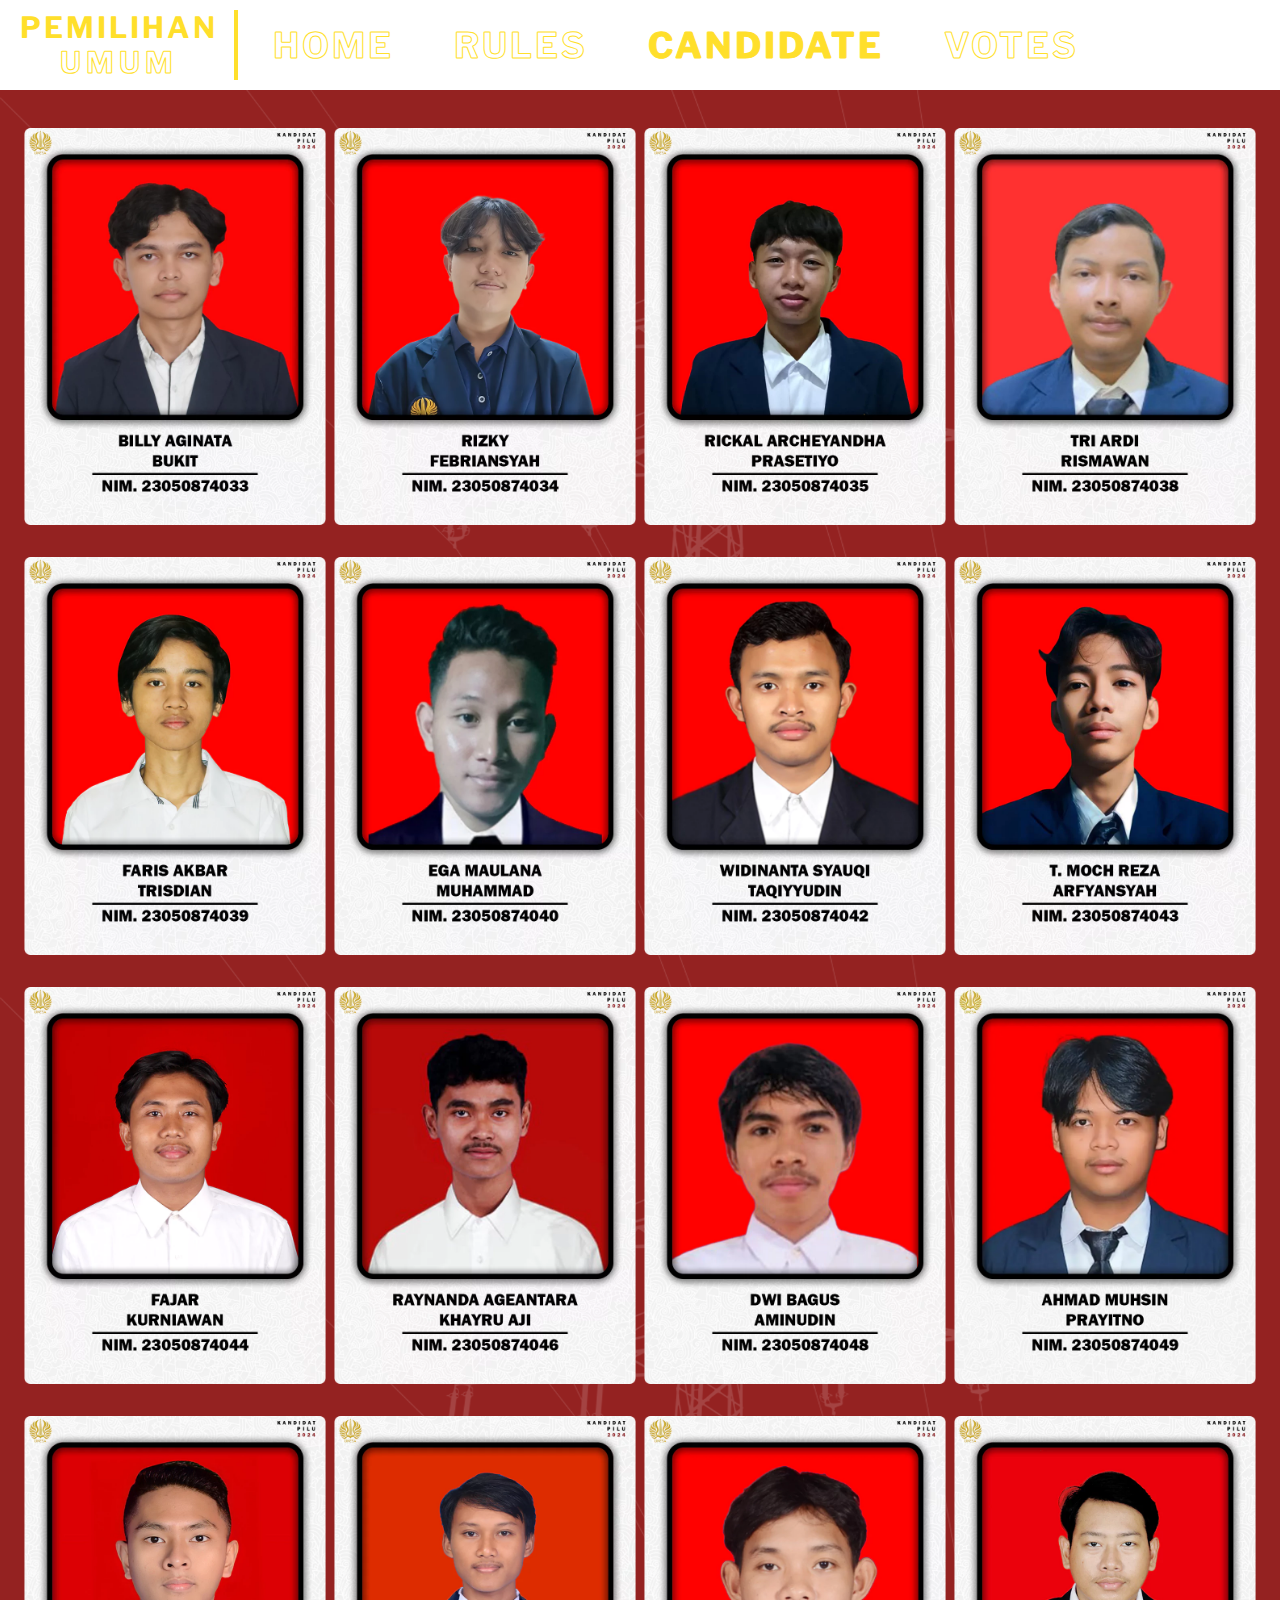
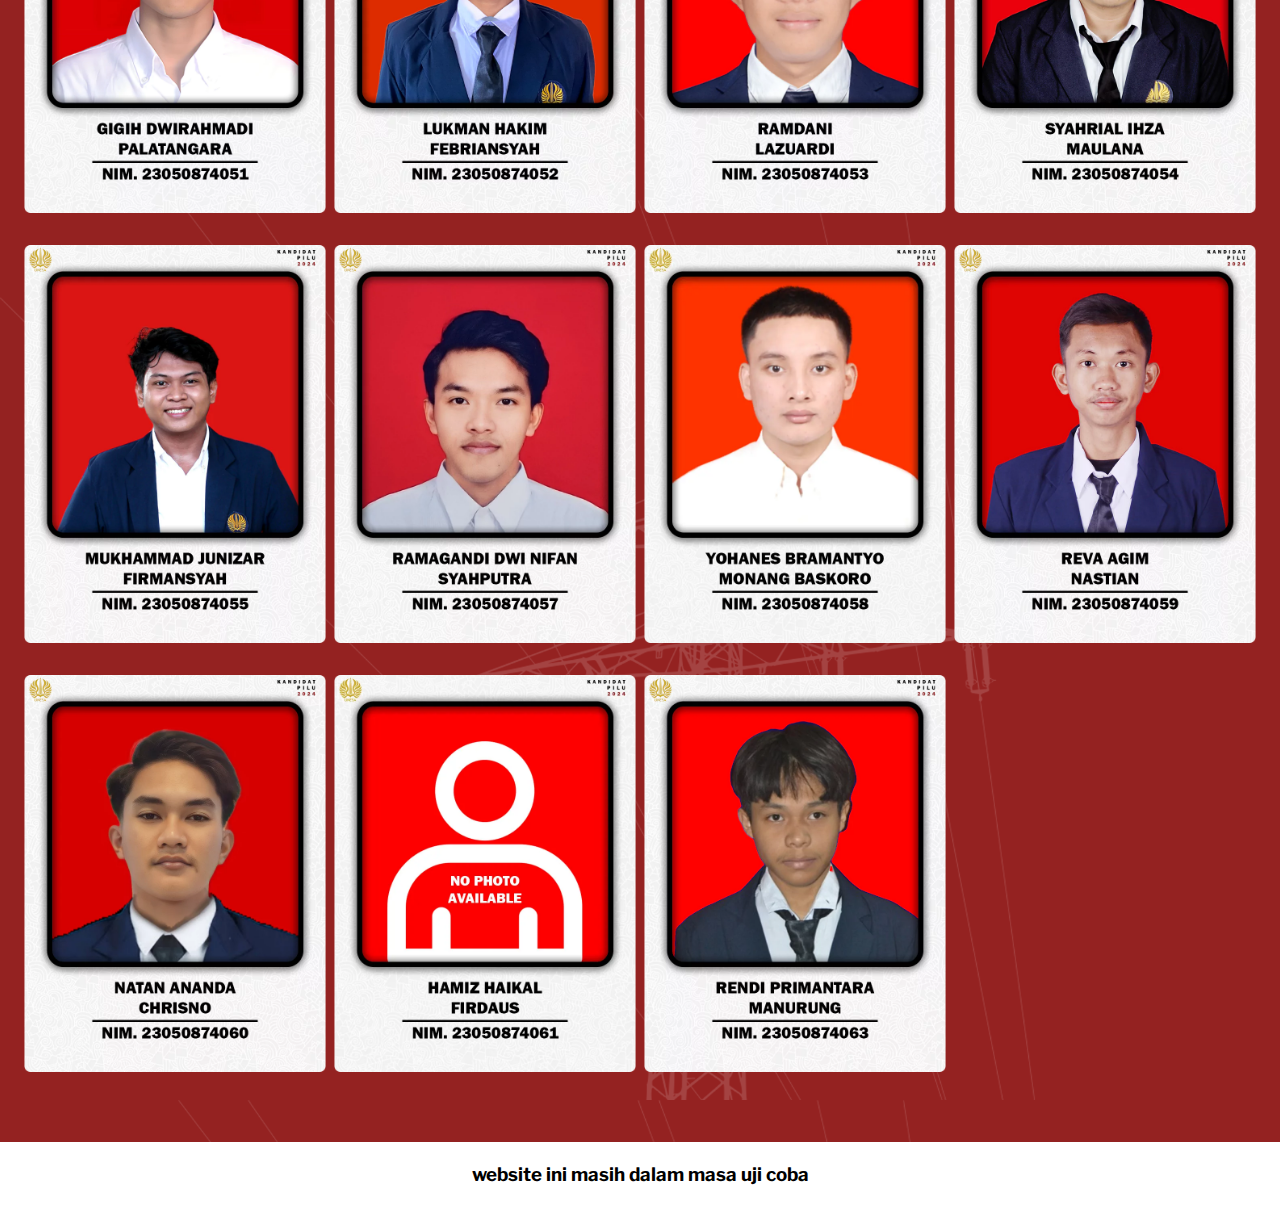
==== kandidat.html @ 9c548e13 "first commit" ====
<html>

<head>
    <title>PILU 24</title>
    <meta name="viewport" content="width=device-width, initial-scale=1">

    <link rel="stylesheet" href="kandidat.css" />
    <!-- <link rel="stylesheet" href="https://fonts.googleapis.com/css2?family=Libre+Franklin:ital,wght@0,100..900;1,100..900&display=swap"> -->
    <style>
        @import url(https://fonts.googleapis.com/css2?family=Libre+Franklin:ital,wght@0,100..900;1,100..900&display=swap);
        h3 {
            font-family: 'Libre Franklin';
        }
        
        h2 {
            font-family: 'Libre Franklin';
        }
    </style>
</head>

<body>
    <div class="container_main">
        <!-- Navigasi Bar -->
        <div class="container_navbar">
            <ul class="ul_navbar">
                <figure class="judul">
                    <blockquote class="blockquote">
                        <h3>PEMILIHAN</h3>
                    </blockquote>
                    <figcaption class="blockquote-footer" style="text-align: center;">
                        <h3>UMUM</h3>
                    </figcaption>
                </figure>

                <li class="list_navbar">
                    <a href="index.html" class="a-list_navbar">
                        <h3>HOME</h3>
                    </a>
                </li>
                <li class="list_navbar">
                    <a href="rules.html" class="a-list_navbar">
                        <h3>RULES</h3>
                    </a>
                </li>
                <li class="list_navbar">
                    <a href="kandidat.html" class="a-list_navbar1">
                        <h3>CANDIDATE</h3>
                    </a>
                </li>
                <li class="list_navbar">
                    <a href="https://forms.gle/a1xdEeiFvipAusnq8" class="a-list_navbar">
                        <h3>VOTES</h3>
                    </a>
                </li>
                <!-- <li class="user-icon">
                    <svg xmlns="http://www.w3.org/2000/svg" viewBox="0 0 24 24" fill="currentColor" class="size-6">
                            <path fill-rule="evenodd" d="M18.685 19.097A9.723 9.723 0 0 0 21.75 12c0-5.385-4.365-9.75-9.75-9.75S2.25 6.615 2.25 12a9.723 9.723 0 0 0 3.065 7.097A9.716 9.716 0 0 0 12 21.75a9.716 9.716 0 0 0 6.685-2.653Zm-12.54-1.285A7.486 7.486 0 0 1 12 15a7.486 7.486 0 0 1 5.855 2.812A8.224 8.224 0 0 1 12 20.25a8.224 8.224 0 0 1-5.855-2.438ZM15.75 9a3.75 3.75 0 1 1-7.5 0 3.75 3.75 0 0 1 7.5 0Z" clip-rule="evenodd" />
                    </svg>
                </li> -->
            </ul>

        </div>
        <!-- End NavBar -->
    </div>

    <!-- content 1 -->
    <!-- <div class="container-content1">
            <img src="th.jpeg" class="img-content1"/>
            <img src="timeline_pilu.png" class="img-content1"/>

        </div> -->
    <!-- end content 1 -->

    <!-- content 2 -->
    <div class="container-content2">
        <div class="container-image">
            <img src="image/33.webp" class="img-content" />
            <img src="image/34.webp" class="img-content" />
            <img src="image/35.webp" class="img-content" />
            <img src="image/38.webp" class="img-content" />
            <img src="image/39.webp" class="img-content" />
            <img src="image/40.webp" class="img-content" />
            <img src="image/42.webp" class="img-content" />
            <img src="image/43.webp" class="img-content" />
            <img src="image/44.webp" class="img-content" />
            <img src="image/46.webp" class="img-content" />
            <img src="image/48.webp" class="img-content" />
            <img src="image/49.webp" class="img-content" />
            <img src="image/51.webp" class="img-content" />
            <img src="image/52.webp" class="img-content" />
            <img src="image/53.webp" class="img-content" />
            <img src="image/54.webp" class="img-content" />
            <img src="image/55.webp" class="img-content" />
            <img src="image/57.webp" class="img-content" />
            <img src="image/58.webp" class="img-content" />
            <img src="image/59.webp" class="img-content" />
            <img src="image/60.webp" class="img-content" />
            <img src="image/61.webp" class="img-content" />
            <img src="image/63.webp" class="img-content" />

        </div>

    </div>
    <!-- end content 2 -->

    <!-- Footer -->
    <div class="container-footer">
        <h3 class="h3-footer">website ini masih dalam masa uji coba</h3>
    </div>
    <!-- End footer -->

    <script type="module">
        // Import the functions you need from the SDKs you need import { initializeApp } from "https://www.gstatic.com/firebasejs/10.12.4/firebase-app.js"; import { getAnalytics } from "https://www.gstatic.com/firebasejs/10.12.4/firebase-analytics.js"; // TODO:
        Add SDKs for Firebase products that you want to use // https://firebase.google.com/docs/web/setup#available-libraries // Your web app's Firebase configuration // For Firebase JS SDK v7.20.0 and later, measurementId is optional const firebaseConfig
        = { apiKey: "AIzaSyApTKgUXlubJNg5KG6UQWA1pqx4WAbC358", authDomain: "pilu24-54e5c.firebaseapp.com", projectId: "pilu24-54e5c", storageBucket: "pilu24-54e5c.appspot.com", messagingSenderId: "609886999129", appId: "1:609886999129:web:1ecc55580e1323b03c5748",
        measurementId: "G-X57LYEJM3L" }; // Initialize Firebase const app = initializeApp(firebaseConfig); const analytics = getAnalytics(app);
    </script>

</body>

</html>
---- kandidat.css ----
*,
html {
    margin: 0;
    padding: 0;
}

body {
    background-color: rgb(148, 34, 33);
    background-image: url(tower_bg15-.png);
    background-size: cover;
    width: 100%;
    height: 100%;
    position: relative;
}

.container_main {
    height: auto;
    width: auto;
}


/* header */

.container_navbar {
    background-color: rgb(255, 255, 255);
    width: 100%;
    height: 10vh;
    overflow-x: auto;
    white-space: nowrap;
    display: flex;
    align-items: center;
    /* Align items vertically */
}

.ul_navbar {
    display: flex;
    width: 100%;
    height: 100%;
    /* Adjust height to fill container */
    justify-content: left;
    align-items: center;
    text-indent: 20px;
    overflow-x: auto;
    white-space: nowrap;
}

.judul {
    font-size: 25px;
    font-weight: 100;
    text-align: left;
    justify-content: left;
    font-family: 'Franklin Gothic Medium', 'Arial Narrow', Arial, sans-serif;
    position: relative;
    margin-right: 15px;
}

.judul::after {
    content: "";
    position: absolute;
    top: 0;
    right: -20px;
    width: 4px;
    height: 100%;
    background-color: #FFDF2B;
}

.blockquote {
    letter-spacing: 3px;
    color: #FFDF2B;
}

.blockquote-footer {
    letter-spacing: 5px;
    color: rgb(255, 255, 255);
    -webkit-text-stroke-width: 1px;
    -webkit-text-stroke-color: #FFDF2B;
}

.list_navbar {
    color: rgb(255, 255, 255);
    display: flex;
    text-align: left;
    justify-content: left;
    list-style-type: none;
    font-size: 20px;
    padding: 15px;
    margin: 5px;
}

.a-list_navbar {
    text-decoration: none;
    /* padding: 15px; */
    font-size: 30px;
    color: rgb(255, 255, 255);
    -webkit-text-stroke-width: 1px;
    -webkit-text-stroke-color: #FFDF2B;
    letter-spacing: 3px;
    font-family: 'Franklin Gothic Medium', 'Arial Narrow', Arial, sans-serif;
}

.a-list_navbar1 {
    text-decoration: none;
    /* padding: 15px; */
    font-size: 30px;
    color: #FFDF2B;
    -webkit-text-stroke-width: 1px;
    -webkit-text-stroke-color: #FFDF2B;
    letter-spacing: 3px;
    font-family: 'Franklin Gothic Medium', 'Arial Narrow', Arial, sans-serif;
}

.a-list_navbar:hover {
    text-decoration: none;
    font-size: 30px;
    color: #FFDF2B;
    font-family: 'Franklin Gothic Medium', 'Arial Narrow', Arial, sans-serif;
}

.user-icon {
    color: #FFDF2B;
    display: flex;
    text-align: left;
    justify-content: left;
    list-style-type: none;
    font-size: 20px;
    padding: 15px;
    margin: 5px;
    width: 100%;
    justify-content: end;
}

.user-icon svg {
    width: 35px;
}

.user-icon svg:hover {
    color: rgb(148, 34, 33);
}


/* end header */


/* body */

.container-content2 {
    padding: 20px;
    margin: 10px auto;
    width: auto;
    display: flex;
    gap: 2rem;
}

.container-image {
    /* border: 5px rgb(255, 255, 255) solid; */
    display: flex;
    width: auto;
    margin-bottom: 1em;
    height: auto;
    flex-wrap: wrap;
}

.h2-content2 {
    margin-top: 20px;
}

.text-body-secondary {
    row-gap: 5px;
    text-align: justify;
    margin-block-start: 10px;
}

.img-content {
    /* border: 5px rgb(255, 255, 255) solid; */
    /* max-width: 50%; */
    width: 25%;
    /* Ubah dari 40% menjadi 25% untuk membagi menjadi 4 kolom */
    margin-bottom: 1em;
    height: auto;
    transition: transform 0.3s ease;
    /* Tambahkan transisi */
}

.img-content:hover {
    transform: scale(1.05);
    /* Tambahkan sedikit animasi zoom */
}


/* end body */

.container-footer {
    display: flex;
    justify-content: center;
    align-items: center;
    height: 5vh;
    background-color: rgb(255, 255, 255);
    padding: 10px 0;
}


/* Media Queries */

@media (max-width: 600px) {
    .ul_navbar {
        flex-direction: row;
        text-align: left;
        justify-content: flex-start;
    }
    .judul {
        font-size: 20px;
    }
    .a-list_navbar {
        font-size: 20px;
    }
    .container_navbar {
        height: auto;
        align-items: center;
        /* Align items vertically */
    }
    .container-content2 {
        padding: 10px;
        flex-direction: column;
    }
    .h2-content2 {
        font-size: 1.2em;
    }
    .text-body-secondary {
        font-size: 0.9em;
    }
    .img-content {
        width: 100%;
    }
}


}

}

}

}

}

}

}

}

}

}
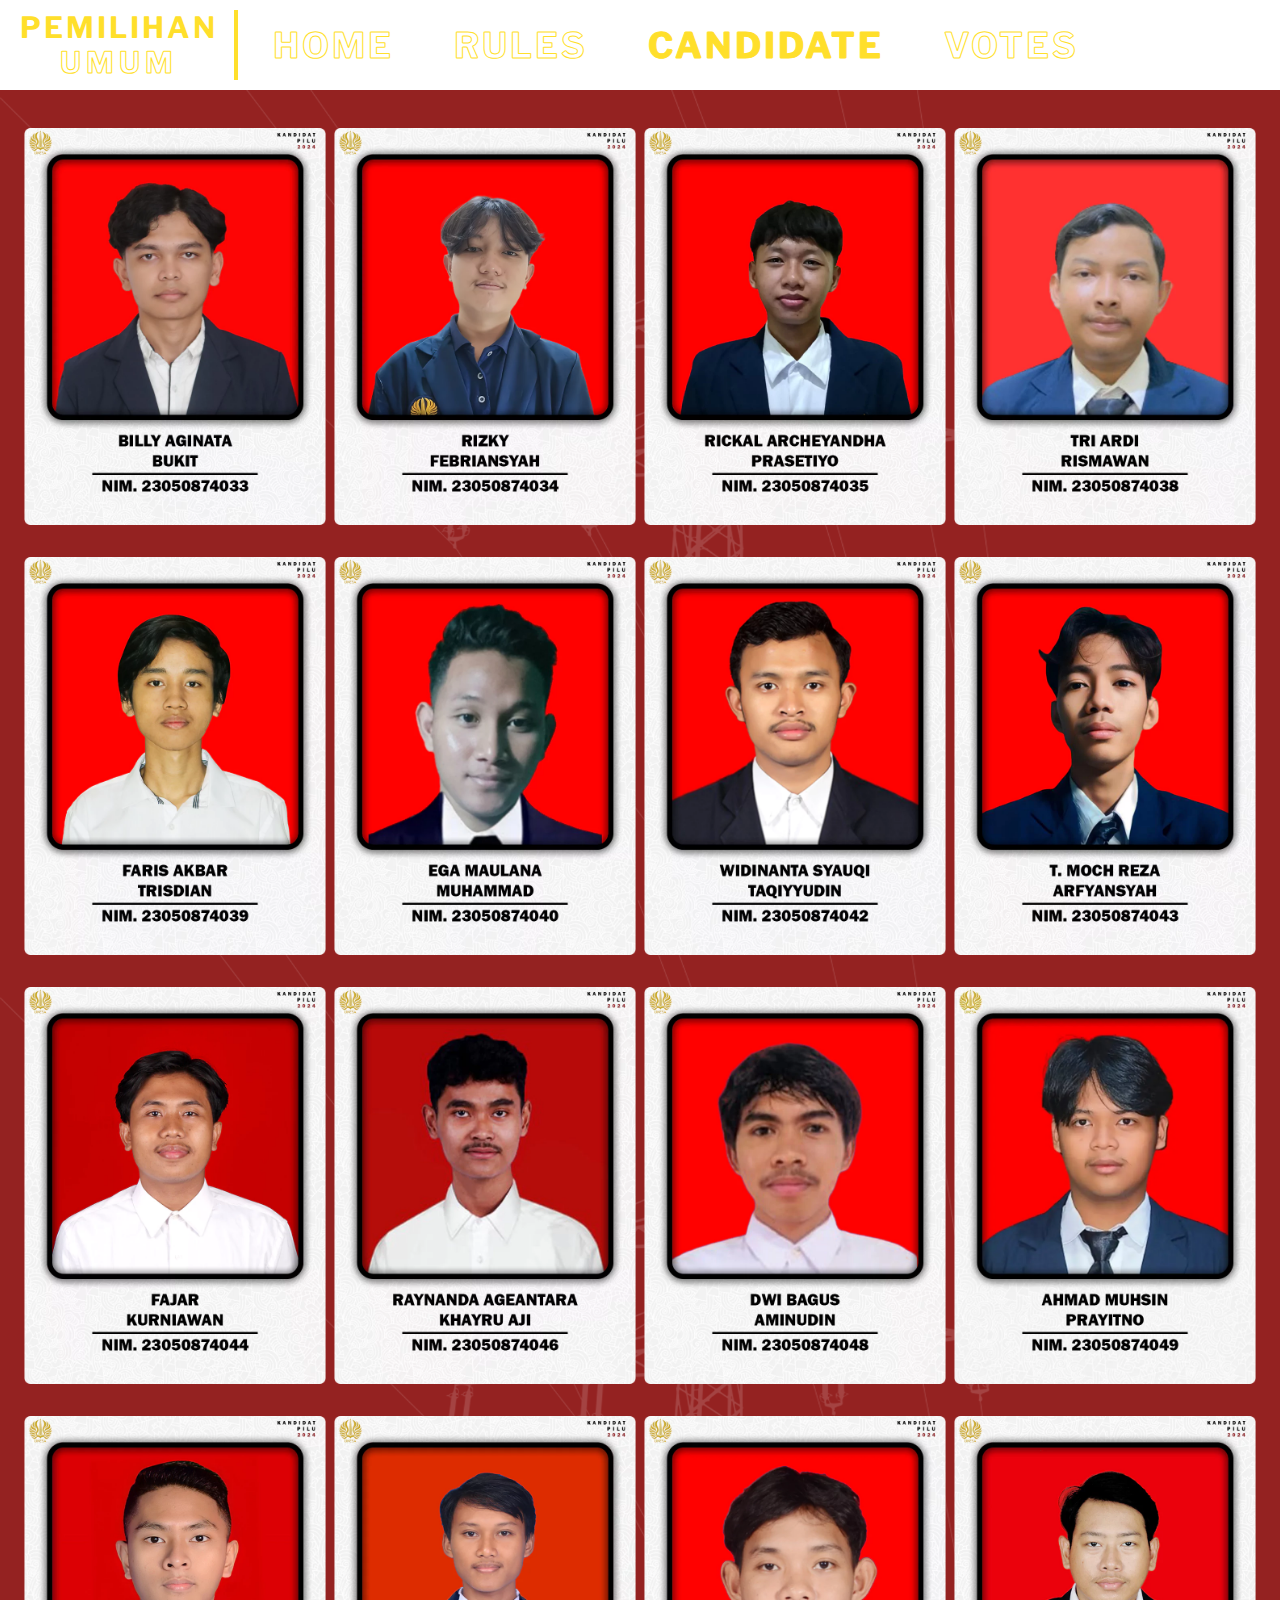
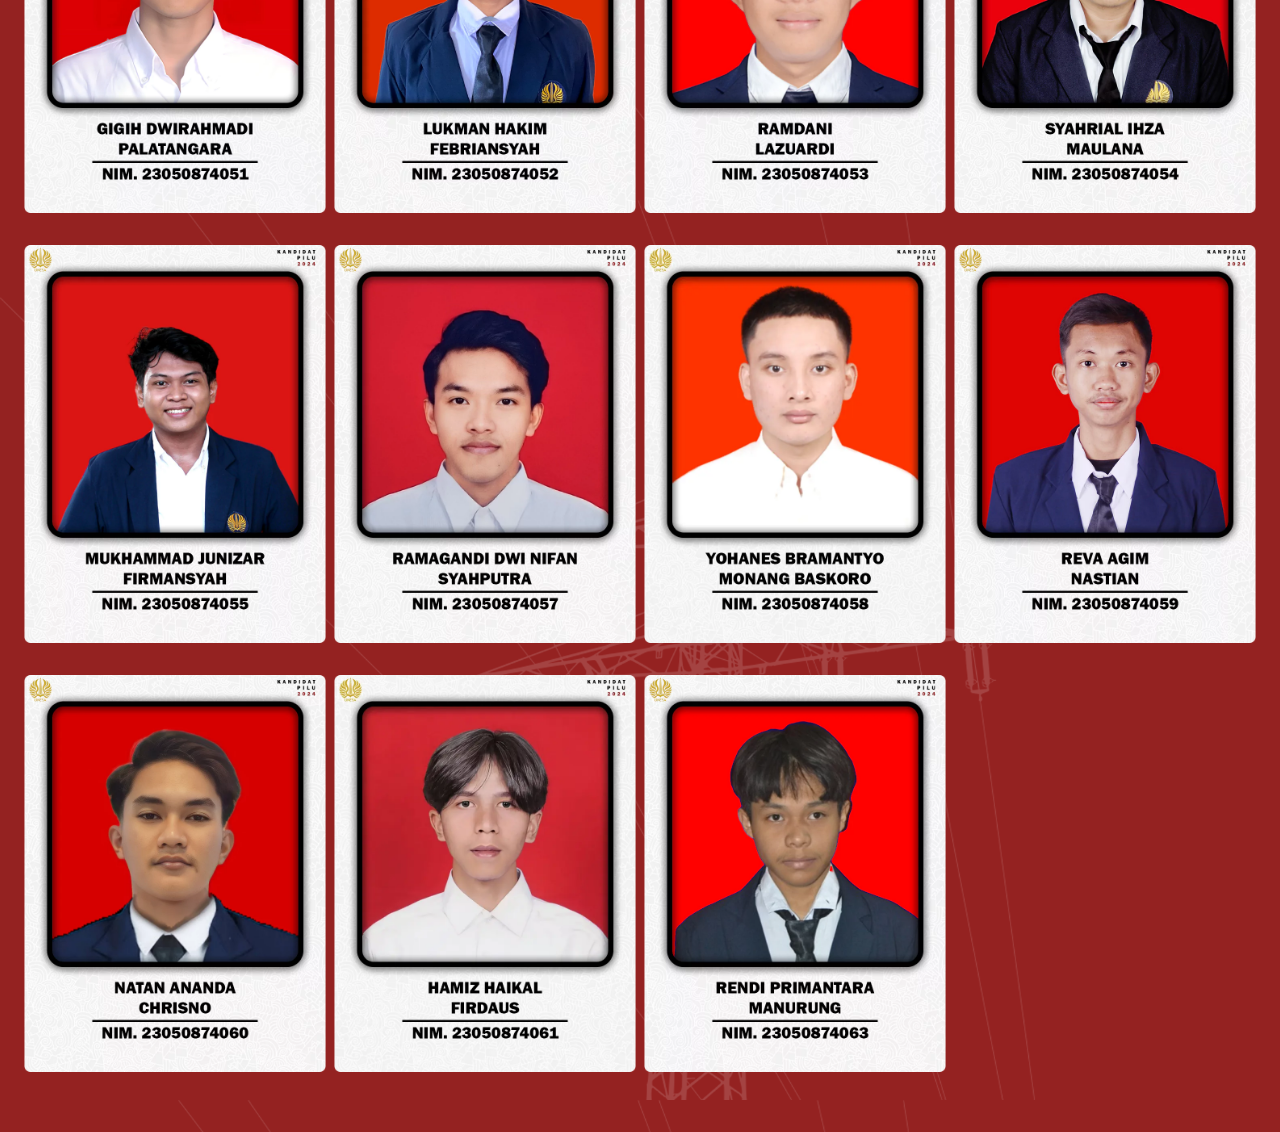
==== commit a60e2489: "final change" ====
--- a/kandidat.html
+++ b/kandidat.html
@@ -103,19 +103,6 @@
     </div>
     <!-- end content 2 -->
 
-    <!-- Footer -->
-    <div class="container-footer">
-        <h3 class="h3-footer">website ini masih dalam masa uji coba</h3>
-    </div>
-    <!-- End footer -->
-
-    <script type="module">
-        // Import the functions you need from the SDKs you need import { initializeApp } from "https://www.gstatic.com/firebasejs/10.12.4/firebase-app.js"; import { getAnalytics } from "https://www.gstatic.com/firebasejs/10.12.4/firebase-analytics.js"; // TODO:
-        Add SDKs for Firebase products that you want to use // https://firebase.google.com/docs/web/setup#available-libraries // Your web app's Firebase configuration // For Firebase JS SDK v7.20.0 and later, measurementId is optional const firebaseConfig
-        = { apiKey: "AIzaSyApTKgUXlubJNg5KG6UQWA1pqx4WAbC358", authDomain: "pilu24-54e5c.firebaseapp.com", projectId: "pilu24-54e5c", storageBucket: "pilu24-54e5c.appspot.com", messagingSenderId: "609886999129", appId: "1:609886999129:web:1ecc55580e1323b03c5748",
-        measurementId: "G-X57LYEJM3L" }; // Initialize Firebase const app = initializeApp(firebaseConfig); const analytics = getAnalytics(app);
-    </script>
-
 </body>
 
 </html>